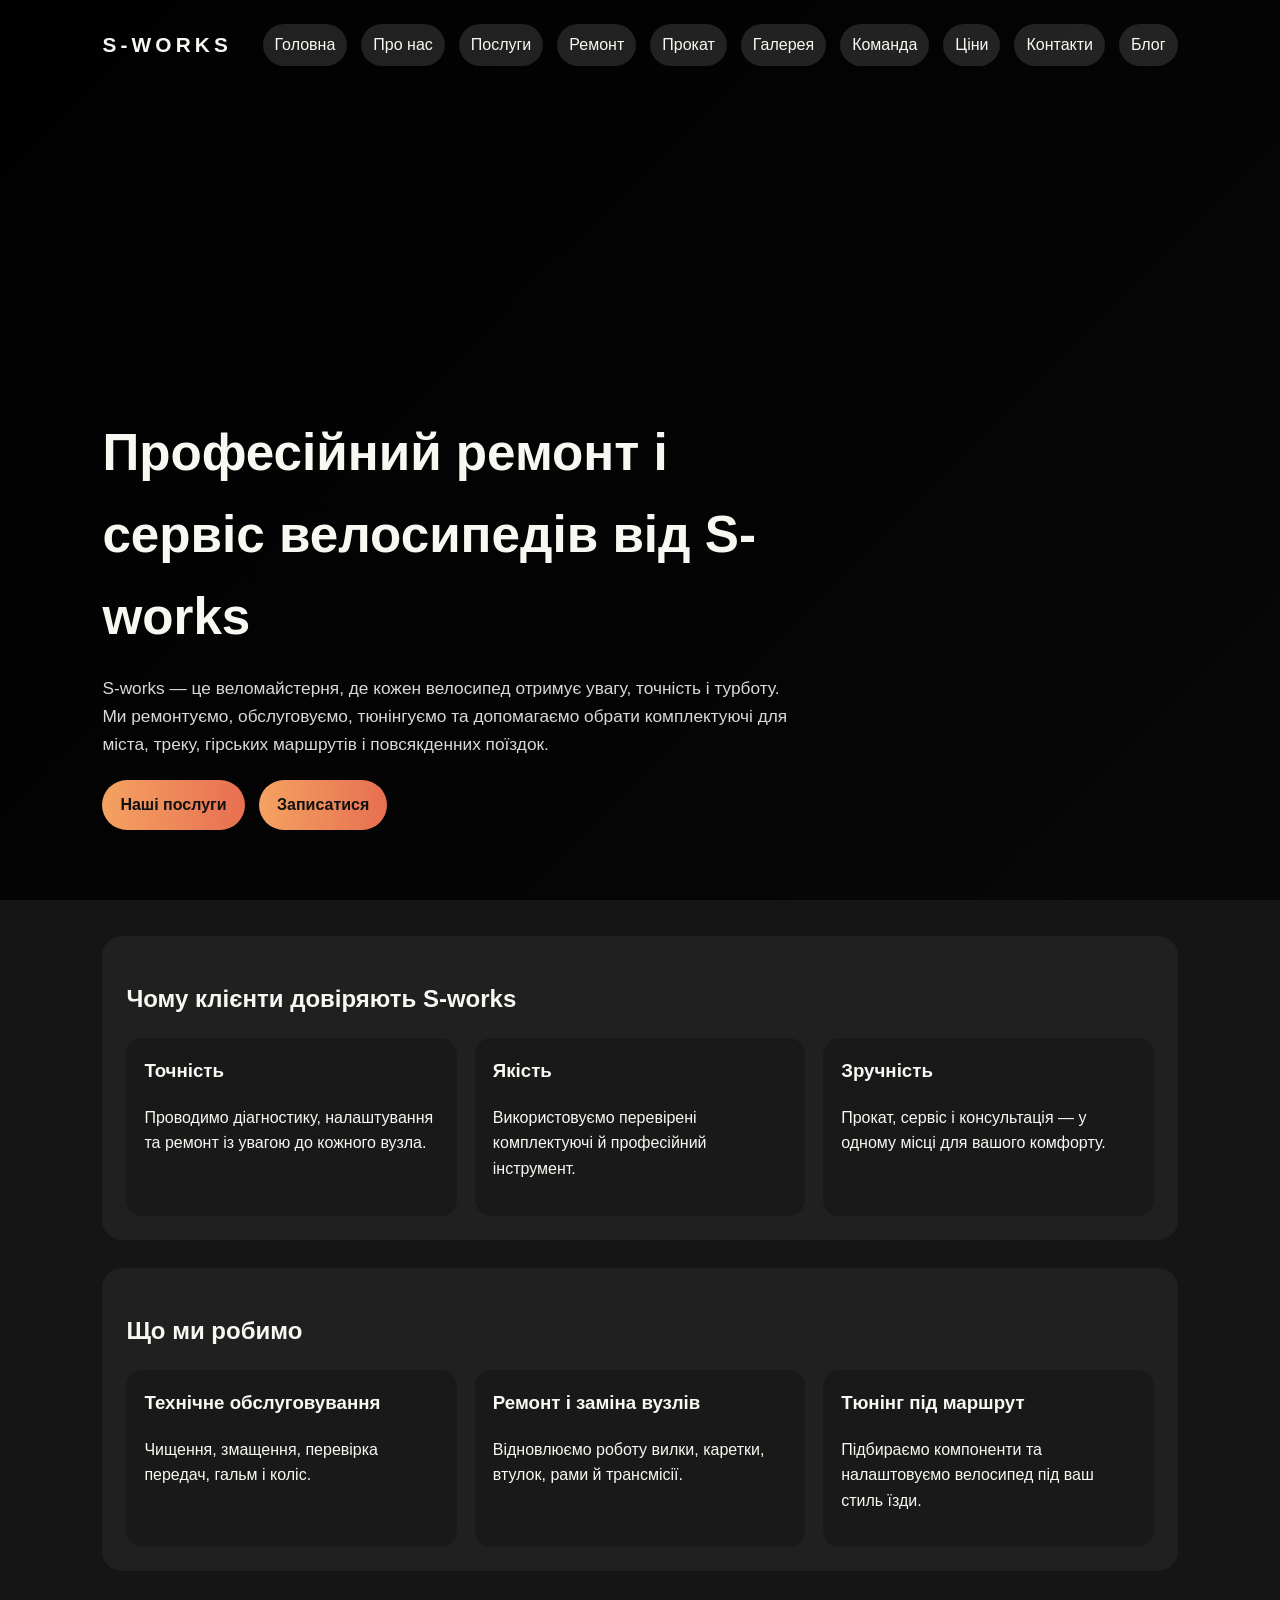
==== index.html @ 18ed0a8c "Commit1" ====
<!DOCTYPE html>
<html lang="uk">
<head>
  <meta charset="UTF-8" />
  <meta name="viewport" content="width=device-width, initial-scale=1.0" />
  <title>S-works | Веломайстерня</title>
  <link rel="stylesheet" href="styles.css" />
</head>
<body class="page-home">
  <header class="hero">
    <nav class="navbar">
      <div class="brand">S-works</div>
      <div class="nav-links">
        <a href="index.html">Головна</a>
        <a href="about.html">Про нас</a>
        <a href="services.html">Послуги</a>
        <a href="repairs.html">Ремонт</a>
        <a href="rentals.html">Прокат</a>
        <a href="gallery.html">Галерея</a>
        <a href="team.html">Команда</a>
        <a href="prices.html">Ціни</a>
        <a href="contacts.html">Контакти</a>
        <a href="blog.html">Блог</a>
      </div>
    </nav>
    <div class="hero-content">
      <h1>Професійний ремонт і сервіс велосипедів від S-works</h1>
      <p>S-works — це веломайстерня, де кожен велосипед отримує увагу, точність і турботу. Ми ремонтуємо, обслуговуємо, тюнінгуємо та допомагаємо обрати комплектуючі для міста, треку, гірських маршрутів і повсякденних поїздок.</p>
      <a class="btn" href="services.html">Наші послуги</a>
      <a class="btn" href="contacts.html">Записатися</a>
    </div>
  </header>
  <main>
    <section>
      <h2>Чому клієнти довіряють S-works</h2>
      <div class="grid">
        <div class="card">
          <h3>Точність</h3>
          <p>Проводимо діагностику, налаштування та ремонт із увагою до кожного вузла.</p>
        </div>
        <div class="card">
          <h3>Якість</h3>
          <p>Використовуємо перевірені комплектуючі й професійний інструмент.</p>
        </div>
        <div class="card">
          <h3>Зручність</h3>
          <p>Прокат, сервіс і консультація — у одному місці для вашого комфорту.</p>
        </div>
      </div>
    </section>
    <section>
      <h2>Що ми робимо</h2>
      <div class="grid">
        <div class="card">
          <h3>Технічне обслуговування</h3>
          <p>Чищення, змащення, перевірка передач, гальм і коліс.</p>
        </div>
        <div class="card">
          <h3>Ремонт і заміна вузлів</h3>
          <p>Відновлюємо роботу вилки, каретки, втулок, рами й трансмісії.</p>
        </div>
        <div class="card">
          <h3>Тюнінг під маршрут</h3>
          <p>Підбираємо компоненти та налаштовуємо велосипед під ваш стиль їзди.</p>
        </div>
      </div>
    </section>
  </main>
</body>
</html>
---- styles.css ----
:root {
  --accent: #f4a261;
  --accent-dark: #e76f51;
  --text: #f8f8f2;
  --muted: #d9d9d9;
  --overlay: rgba(10, 10, 10, 0.62);
}

* { box-sizing: border-box; }
body {
  margin: 0;
  font-family: 'Segoe UI', Tahoma, Geneva, Verdana, sans-serif;
  color: var(--text);
  background: #111;
  line-height: 1.6;
}
a { color: inherit; text-decoration: none; }

.hero {
  min-height: 100vh;
  background-size: cover;
  background-position: center;
  background-repeat: no-repeat;
  display: flex;
  flex-direction: column;
  justify-content: space-between;
  padding: 24px 8vw 40px;
  position: relative;
}
.hero::before {
  content: '';
  position: absolute;
  inset: 0;
  background: linear-gradient(135deg, rgba(0,0,0,0.78), rgba(0,0,0,0.35));
  z-index: 0;
}
.hero > * { position: relative; z-index: 1; }

.navbar {
  display: flex;
  justify-content: space-between;
  align-items: center;
  flex-wrap: wrap;
  gap: 16px;
}
.brand {
  font-size: 1.3rem;
  font-weight: 700;
  letter-spacing: 0.2em;
  text-transform: uppercase;
}
.nav-links {
  display: flex;
  gap: 14px;
  flex-wrap: wrap;
}
.nav-links a {
  padding: 8px 12px;
  border-radius: 999px;
  background: rgba(255,255,255,0.12);
  transition: background 0.2s ease;
}
.nav-links a:hover { background: var(--accent); color: #111; }

.hero-content {
  max-width: 700px;
  padding: 40px 0 20px;
}
.hero-content h1 {
  font-size: clamp(2rem, 4vw, 3.4rem);
  margin: 0 0 14px;
}
.hero-content p {
  font-size: 1.08rem;
  color: var(--muted);
  margin-bottom: 22px;
}
.btn {
  display: inline-block;
  padding: 12px 18px;
  border-radius: 999px;
  background: linear-gradient(90deg, var(--accent), var(--accent-dark));
  color: #111;
  font-weight: 700;
  margin-right: 10px;
  margin-bottom: 10px;
}

main {
  padding: 36px 8vw 60px;
  background: #151515;
}
section {
  margin-bottom: 28px;
  padding: 24px;
  border-radius: 20px;
  background: rgba(255,255,255,0.05);
  backdrop-filter: blur(4px);
}
.grid {
  display: grid;
  gap: 18px;
  grid-template-columns: repeat(auto-fit, minmax(220px, 1fr));
}
.card {
  padding: 18px;
  border-radius: 16px;
  background: rgba(0,0,0,0.24);
}
.card h3 { margin-top: 0; }

.page-home .hero { background-image: linear-gradient(135deg, rgba(0,0,0,0.72), rgba(0,0,0,0.3)), url('https://images.unsplash.com/photo-1517649763962-0c623066013b?auto=format&fit=crop&w=1400&q=80'); }
.page-about .hero { background-image: linear-gradient(135deg, rgba(0,0,0,0.72), rgba(0,0,0,0.3)), url('https://images.unsplash.com/photo-1507035895480-2b3156c31fc8?auto=format&fit=crop&w=1400&q=80'); }
.page-services .hero { background-image: linear-gradient(135deg, rgba(0,0,0,0.72), rgba(0,0,0,0.3)), url('https://images.unsplash.com/photo-1558981806-ec527fa84c39?auto=format&fit=crop&w=1400&q=80'); }
.page-repairs .hero { background-image: linear-gradient(135deg, rgba(0,0,0,0.72), rgba(0,0,0,0.3)), url('https://images.unsplash.com/photo-1541625602330-2277a4c46182?auto=format&fit=crop&w=1400&q=80'); }
.page-rentals .hero { background-image: linear-gradient(135deg, rgba(0,0,0,0.72), rgba(0,0,0,0.3)), url('https://images.unsplash.com/photo-1507035895480-2b3156c31fc8?auto=format&fit=crop&w=1400&q=80'); }
.page-gallery .hero { background-image: linear-gradient(135deg, rgba(0,0,0,0.72), rgba(0,0,0,0.3)), url('https://images.unsplash.com/photo-1492144534655-ae79c964c9d7?auto=format&fit=crop&w=1400&q=80'); }
.page-team .hero { background-image: linear-gradient(135deg, rgba(0,0,0,0.72), rgba(0,0,0,0.3)), url('https://images.unsplash.com/photo-1517649763962-0c623066013b?auto=format&fit=crop&w=1400&q=80'); }
.page-prices .hero { background-image: linear-gradient(135deg, rgba(0,0,0,0.72), rgba(0,0,0,0.3)), url('https://images.unsplash.com/photo-1517649763962-0c623066013b?auto=format&fit=crop&w=1400&q=80'); }
.page-contacts .hero { background-image: linear-gradient(135deg, rgba(0,0,0,0.72), rgba(0,0,0,0.3)), url('https://images.unsplash.com/photo-1507035895480-2b3156c31fc8?auto=format&fit=crop&w=1400&q=80'); }
.page-blog .hero { background-image: linear-gradient(135deg, rgba(0,0,0,0.72), rgba(0,0,0,0.3)), url('https://images.unsplash.com/photo-1541625602330-2277a4c46182?auto=format&fit=crop&w=1400&q=80'); }

@media (max-width: 700px) {
  .hero { padding: 18px 20px 32px; }
  main { padding: 24px 20px 48px; }
  .nav-links { gap: 8px; }
  .nav-links a { padding: 7px 10px; font-size: 0.92rem; }
}
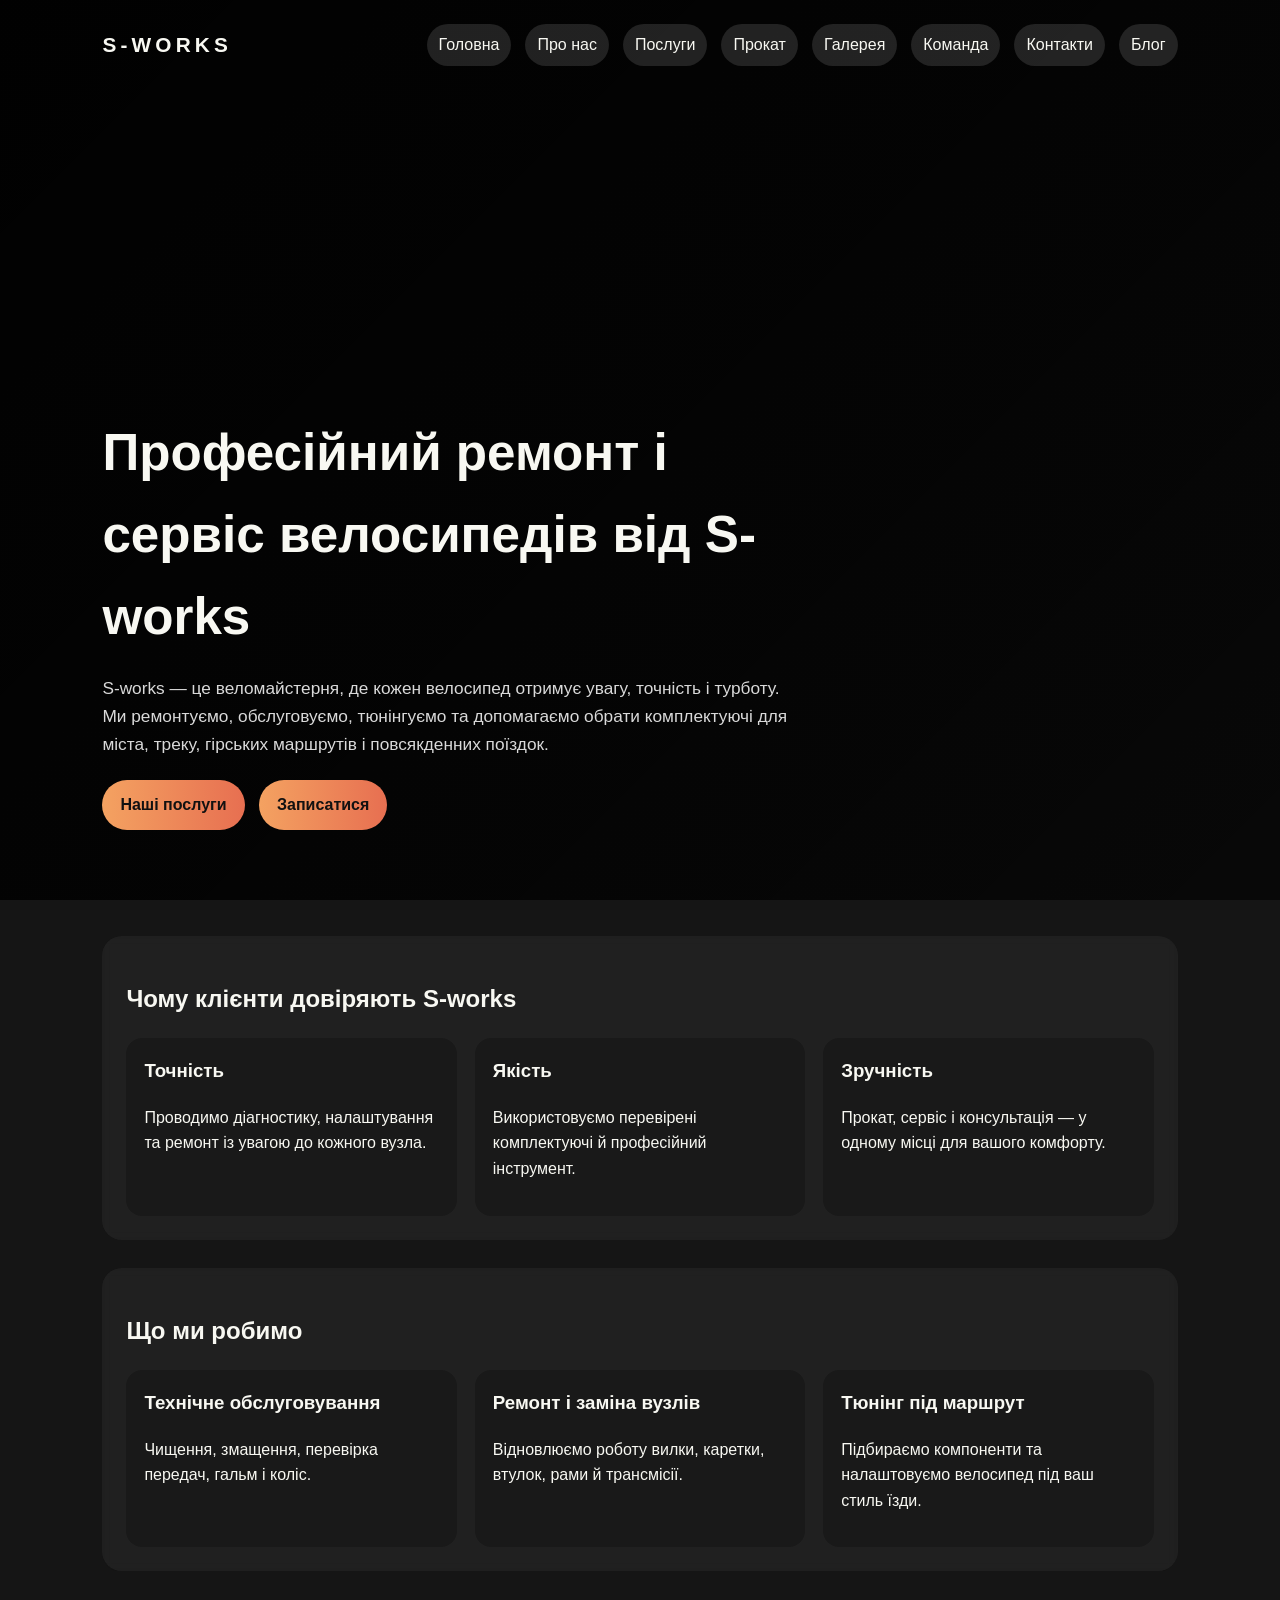
==== commit 67934d60: "commit2" ====
--- a/index.html
+++ b/index.html
@@ -14,11 +14,9 @@
         <a href="index.html">Головна</a>
         <a href="about.html">Про нас</a>
         <a href="services.html">Послуги</a>
-        <a href="repairs.html">Ремонт</a>
         <a href="rentals.html">Прокат</a>
         <a href="gallery.html">Галерея</a>
         <a href="team.html">Команда</a>
-        <a href="prices.html">Ціни</a>
         <a href="contacts.html">Контакти</a>
         <a href="blog.html">Блог</a>
       </div>
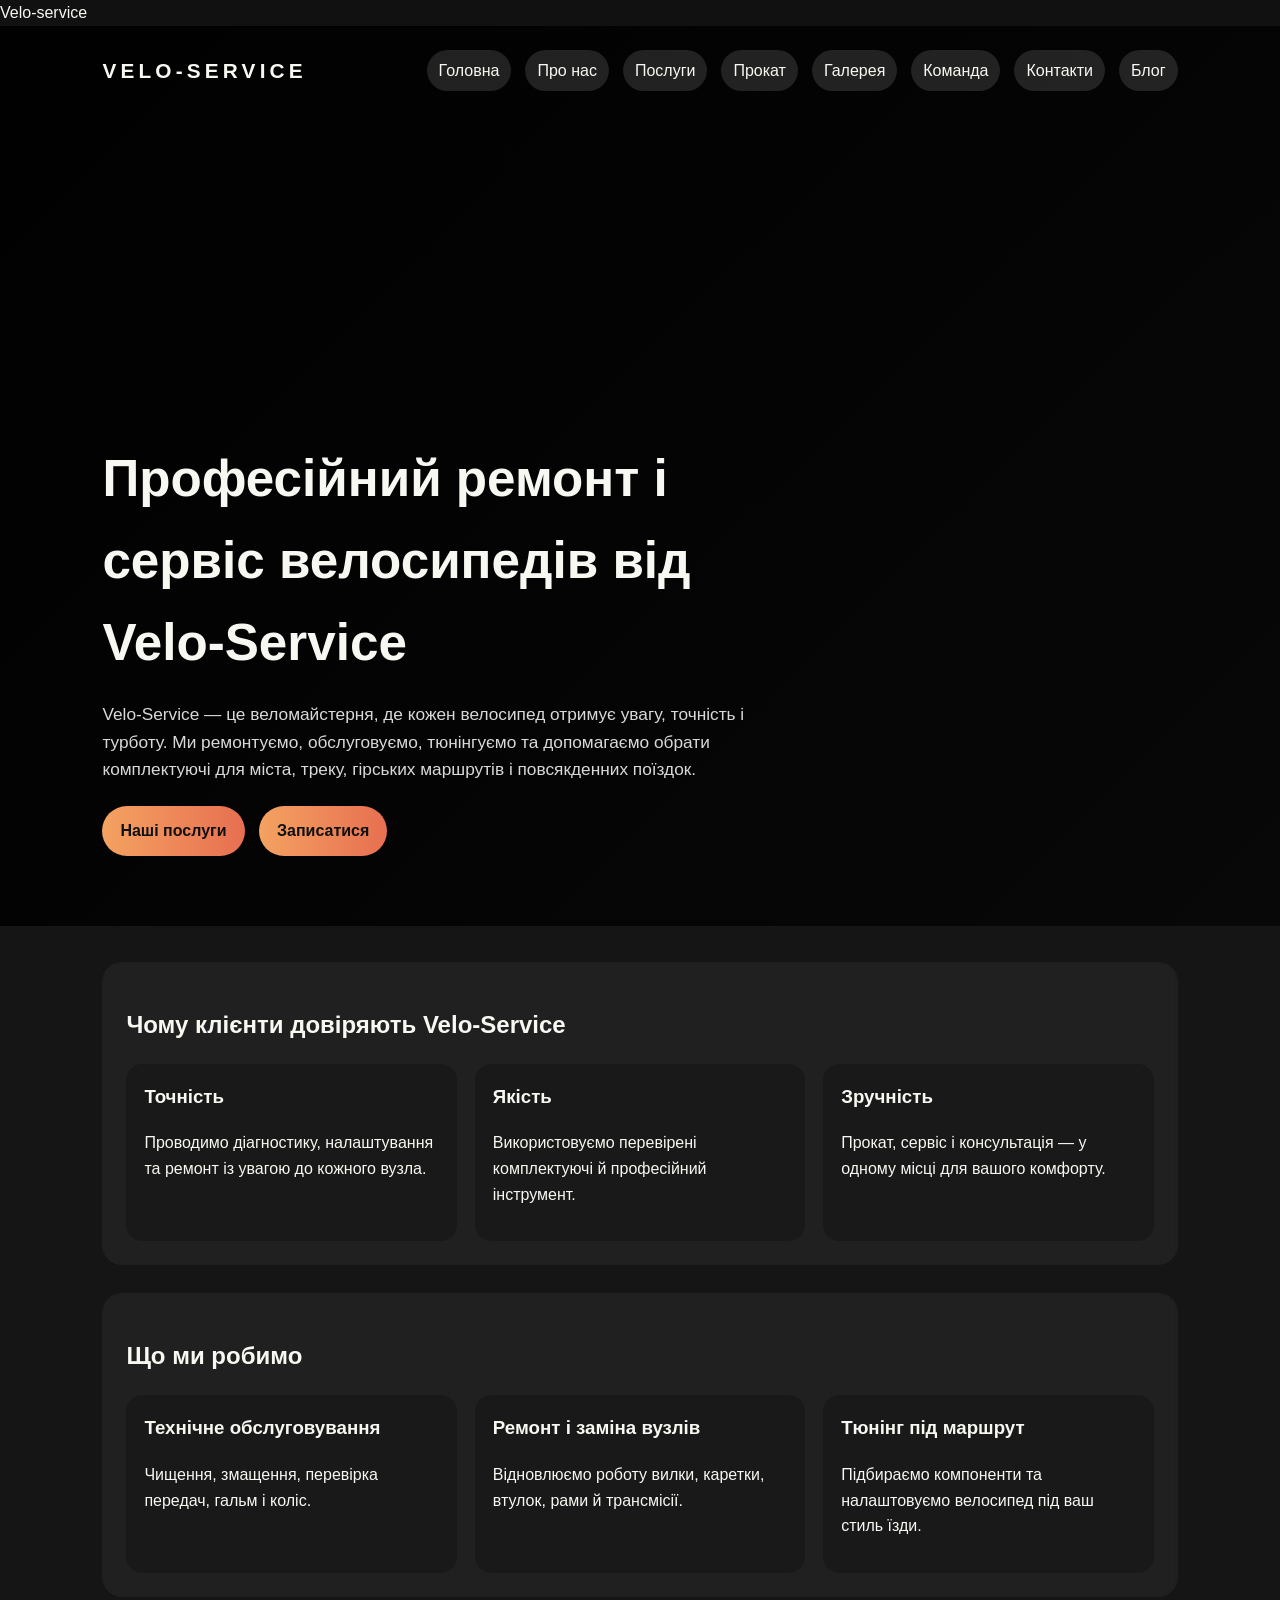
==== commit 78898608: "commit1" ====
--- a/index.html
+++ b/index.html
@@ -1,15 +1,15 @@
-<!DOCTYPE html>
+Velo-service<!DOCTYPE html>
 <html lang="uk">
 <head>
   <meta charset="UTF-8" />
   <meta name="viewport" content="width=device-width, initial-scale=1.0" />
-  <title>S-works | Веломайстерня</title>
+  <title>Velo-Service | Веломайстерня</title>
   <link rel="stylesheet" href="styles.css" />
 </head>
 <body class="page-home">
   <header class="hero">
     <nav class="navbar">
-      <div class="brand">S-works</div>
+      <div class="brand">Velo-Service</div>
       <div class="nav-links">
         <a href="index.html">Головна</a>
         <a href="about.html">Про нас</a>
@@ -22,15 +22,15 @@
       </div>
     </nav>
     <div class="hero-content">
-      <h1>Професійний ремонт і сервіс велосипедів від S-works</h1>
-      <p>S-works — це веломайстерня, де кожен велосипед отримує увагу, точність і турботу. Ми ремонтуємо, обслуговуємо, тюнінгуємо та допомагаємо обрати комплектуючі для міста, треку, гірських маршрутів і повсякденних поїздок.</p>
+      <h1>Професійний ремонт і сервіс велосипедів від Velo-Service</h1>
+      <p>Velo-Service — це веломайстерня, де кожен велосипед отримує увагу, точність і турботу. Ми ремонтуємо, обслуговуємо, тюнінгуємо та допомагаємо обрати комплектуючі для міста, треку, гірських маршрутів і повсякденних поїздок.</p>
       <a class="btn" href="services.html">Наші послуги</a>
       <a class="btn" href="contacts.html">Записатися</a>
     </div>
   </header>
   <main>
     <section>
-      <h2>Чому клієнти довіряють S-works</h2>
+      <h2>Чому клієнти довіряють Velo-Service</h2>
       <div class="grid">
         <div class="card">
           <h3>Точність</h3>
--- a/styles.css
+++ b/styles.css
@@ -110,19 +110,96 @@
 .card h3 { margin-top: 0; }
 
 .page-home .hero { background-image: linear-gradient(135deg, rgba(0,0,0,0.72), rgba(0,0,0,0.3)), url('https://images.unsplash.com/photo-1517649763962-0c623066013b?auto=format&fit=crop&w=1400&q=80'); }
-.page-about .hero { background-image: linear-gradient(135deg, rgba(0,0,0,0.72), rgba(0,0,0,0.3)), url('https://images.unsplash.com/photo-1507035895480-2b3156c31fc8?auto=format&fit=crop&w=1400&q=80'); }
-.page-services .hero { background-image: linear-gradient(135deg, rgba(0,0,0,0.72), rgba(0,0,0,0.3)), url('https://images.unsplash.com/photo-1558981806-ec527fa84c39?auto=format&fit=crop&w=1400&q=80'); }
-.page-repairs .hero { background-image: linear-gradient(135deg, rgba(0,0,0,0.72), rgba(0,0,0,0.3)), url('https://images.unsplash.com/photo-1541625602330-2277a4c46182?auto=format&fit=crop&w=1400&q=80'); }
-.page-rentals .hero { background-image: linear-gradient(135deg, rgba(0,0,0,0.72), rgba(0,0,0,0.3)), url('https://images.unsplash.com/photo-1507035895480-2b3156c31fc8?auto=format&fit=crop&w=1400&q=80'); }
+.page-about .hero { background-image: linear-gradient(135deg, rgba(0,0,0,0.72), rgba(0,0,0,0.3)), url('https://images.unsplash.com/photo-1500534623283-312aade485b7?auto=format&fit=crop&w=1400&q=80'); }
+.page-services .hero { background-image: linear-gradient(135deg, rgba(0,0,0,0.72), rgba(0,0,0,0.3)), url('https://images.unsplash.com/photo-1507035895480-2b3156c31fc8?auto=format&fit=crop&w=1400&q=80'); }
+.page-repairs .hero { background-image: linear-gradient(135deg, rgba(0,0,0,0.72), rgba(0,0,0,0.3)), url('https://images.unsplash.com/photo-1505705694340-019e1e335916?auto=format&fit=crop&w=1400&q=80'); }
+.page-rentals .hero { background-image: linear-gradient(135deg, rgba(0,0,0,0.72), rgba(0,0,0,0.3)), url('https://images.unsplash.com/photo-1517649763962-0c623066013b?auto=format&fit=crop&w=1400&q=80'); }
 .page-gallery .hero { background-image: linear-gradient(135deg, rgba(0,0,0,0.72), rgba(0,0,0,0.3)), url('https://images.unsplash.com/photo-1492144534655-ae79c964c9d7?auto=format&fit=crop&w=1400&q=80'); }
-.page-team .hero { background-image: linear-gradient(135deg, rgba(0,0,0,0.72), rgba(0,0,0,0.3)), url('https://images.unsplash.com/photo-1517649763962-0c623066013b?auto=format&fit=crop&w=1400&q=80'); }
-.page-prices .hero { background-image: linear-gradient(135deg, rgba(0,0,0,0.72), rgba(0,0,0,0.3)), url('https://images.unsplash.com/photo-1517649763962-0c623066013b?auto=format&fit=crop&w=1400&q=80'); }
-.page-contacts .hero { background-image: linear-gradient(135deg, rgba(0,0,0,0.72), rgba(0,0,0,0.3)), url('https://images.unsplash.com/photo-1507035895480-2b3156c31fc8?auto=format&fit=crop&w=1400&q=80'); }
+.page-team .hero { background-image: linear-gradient(135deg, rgba(0,0,0,0.72), rgba(0,0,0,0.3)), url('https://images.unsplash.com/photo-1471506480208-91b3a4cc78be?auto=format&fit=crop&w=1400&q=80'); }
+.page-prices .hero { background-image: linear-gradient(135deg, rgba(0,0,0,0.72), rgba(0,0,0,0.3)), url('https://images.unsplash.com/photo-1528629297340-d1d466945dc5?auto=format&fit=crop&w=1400&q=80'); }
+.page-contacts .hero { background-image: linear-gradient(135deg, rgba(0,0,0,0.72), rgba(0,0,0,0.3)), url('https://images.unsplash.com/photo-1517649763962-0c623066013b?auto=format&fit=crop&w=1400&q=80'); }
 .page-blog .hero { background-image: linear-gradient(135deg, rgba(0,0,0,0.72), rgba(0,0,0,0.3)), url('https://images.unsplash.com/photo-1541625602330-2277a4c46182?auto=format&fit=crop&w=1400&q=80'); }
 
-@media (max-width: 700px) {
-  .hero { padding: 18px 20px 32px; }
-  main { padding: 24px 20px 48px; }
-  .nav-links { gap: 8px; }
-  .nav-links a { padding: 7px 10px; font-size: 0.92rem; }
-}
+@media (max-width: 1024px) {
+  .hero { padding: 22px 5vw 36px; }
+  main { padding: 30px 5vw 50px; }
+  section { padding: 22px; }
+  .hero-content { max-width: 620px; }
+}
+
+@media (max-width: 768px) {
+  .navbar {
+    flex-direction: column;
+    align-items: flex-start;
+  }
+  .nav-links {
+    width: 100%;
+    gap: 8px;
+  }
+  .nav-links a {
+    padding: 7px 10px;
+    font-size: 0.92rem;
+  }
+  .hero {
+    min-height: 90vh;
+    padding: 16px 18px 28px;
+  }
+  .hero-content {
+    padding: 24px 0 16px;
+  }
+  .hero-content h1 {
+    font-size: clamp(1.7rem, 6vw, 2.6rem);
+  }
+  .hero-content p {
+    font-size: 1rem;
+  }
+  .btn {
+    display: block;
+    width: fit-content;
+    margin-right: 0;
+  }
+  main {
+    padding: 20px 18px 40px;
+  }
+  section {
+    padding: 18px;
+  }
+  .grid {
+    grid-template-columns: 1fr;
+  }
+}
+
+@media (max-width: 480px) {
+  body {
+    font-size: 15px;
+  }
+  .brand {
+    font-size: 1.1rem;
+  }
+  .nav-links {
+    gap: 6px;
+  }
+  .nav-links a {
+    font-size: 0.9rem;
+    padding: 6px 8px;
+  }
+  .hero {
+    padding: 14px 14px 24px;
+  }
+  .hero-content h1 {
+    font-size: 1.6rem;
+  }
+  .hero-content p {
+    font-size: 0.95rem;
+  }
+  .btn {
+    width: 100%;
+    text-align: center;
+  }
+  main {
+    padding: 18px 14px 36px;
+  }
+  section {
+    padding: 16px;
+  }
+}
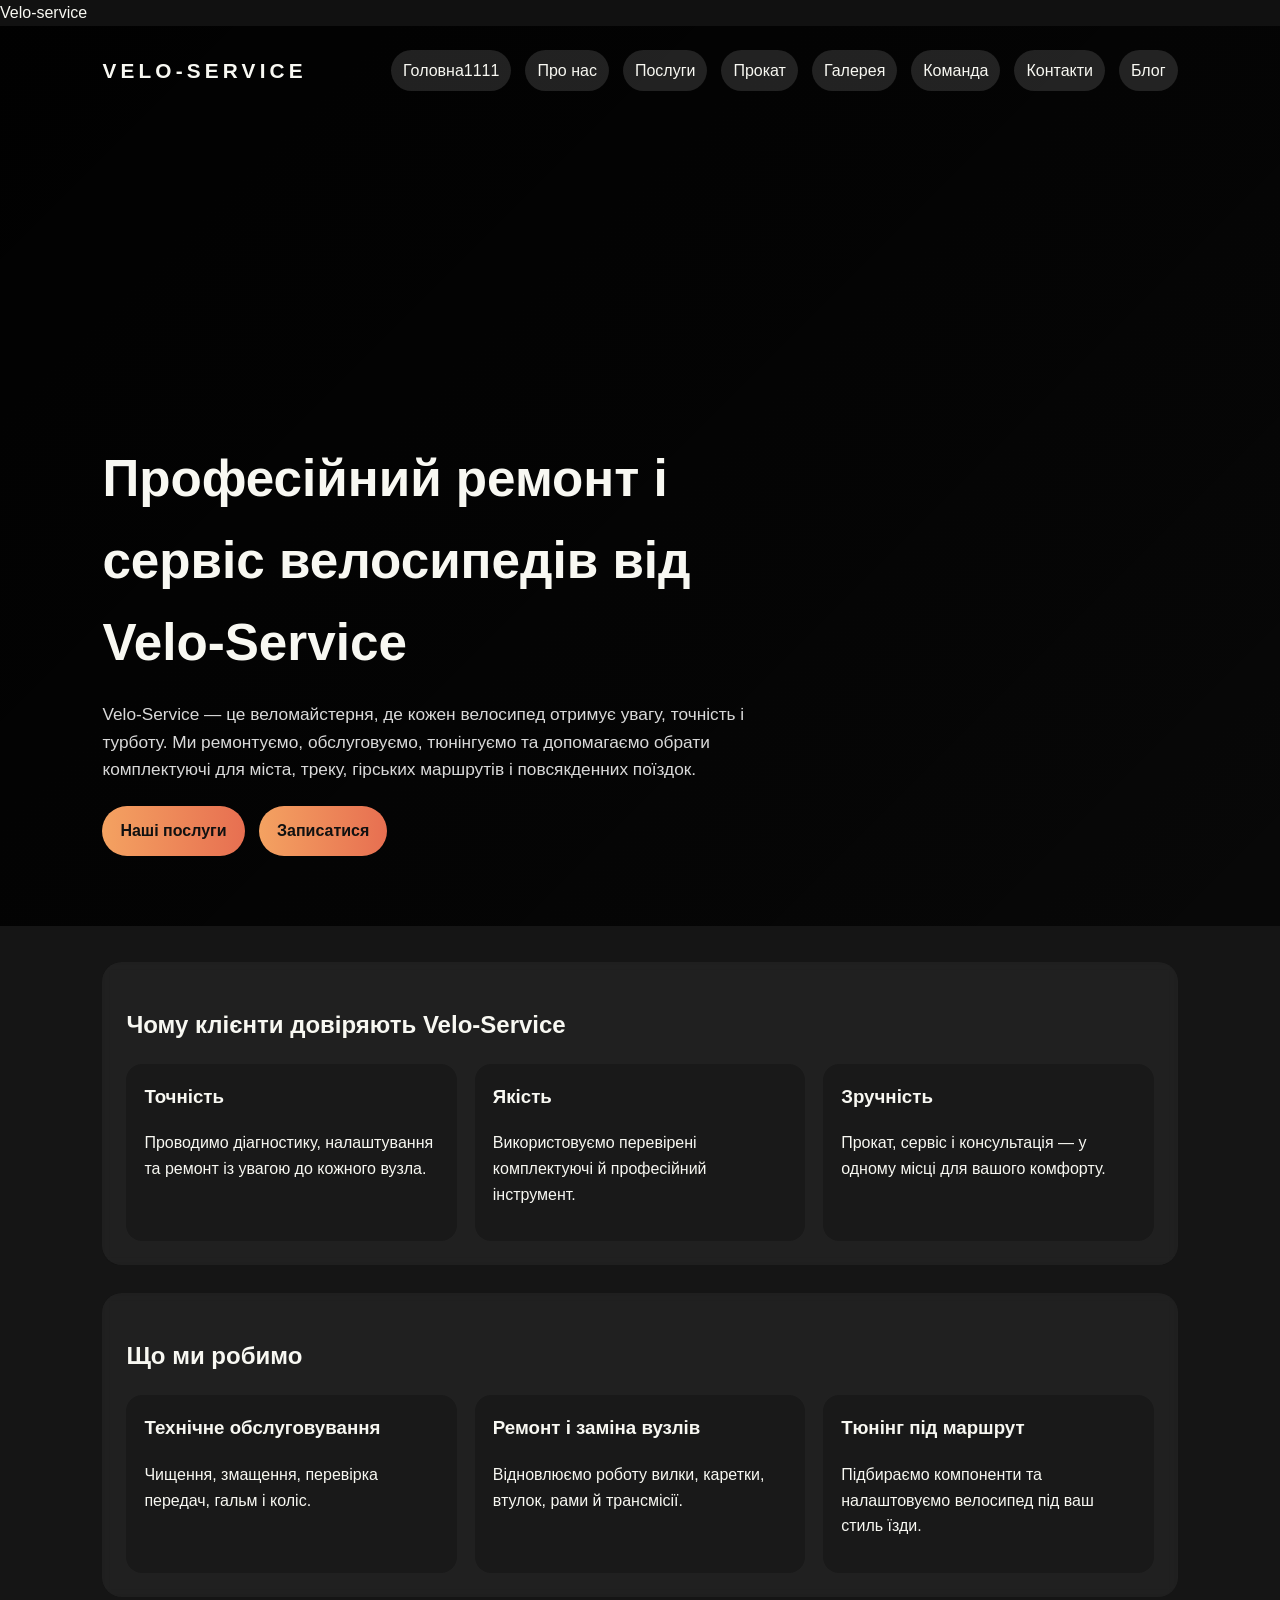
==== commit bf1be018: "push3" ====
--- a/index.html
+++ b/index.html
@@ -11,7 +11,7 @@
     <nav class="navbar">
       <div class="brand">Velo-Service</div>
       <div class="nav-links">
-        <a href="index.html">Головна</a>
+        <a href="index.html">Головна1111</a>
         <a href="about.html">Про нас</a>
         <a href="services.html">Послуги</a>
         <a href="rentals.html">Прокат</a>
